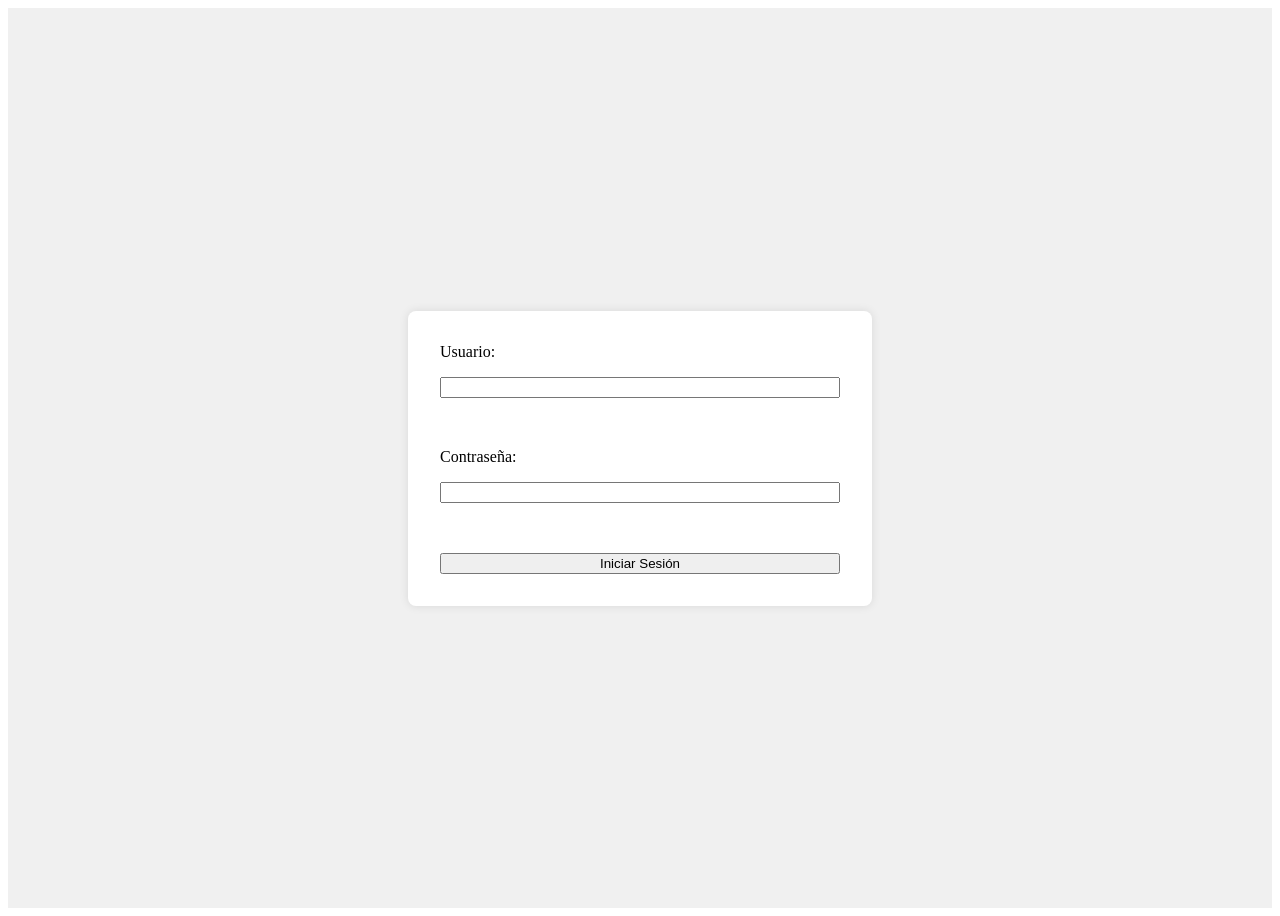
==== auth/login.html @ 456006c1 "Organice los archivos del proyecto en carpetas" ====
<!DOCTYPE html>
<html lang="en">
<head>
  <meta charset="UTF-8">
  <meta name="viewport" content="width=device-width, initial-scale=1.0">
  <title>Inicio de Sesion</title>
  <link rel="stylesheet" href="style.css">
  <link rel="stylesheet" href="login_style.css">

  <script src="login.js"></script>
</head>
<body>
  <div class="login-container">
    <form>
      <label for="username">Usuario:</label>
      <input type="text" id="username" name="username" required>
      <br>
      <label for="password">Contraseña:</label>
      <input type="password" id="password" name="password" required>
      <br>
      <button type="submit">Iniciar Sesión</button>
    </form>
  </div>
</body>
</html>
---- auth/login_style.css ----
.login-container {
  display: flex;
  flex-direction: column;
  justify-content: center;
  height: 100vh;
  background-color: #f0f0f0;
}

.login-container form {
  display: flex;
  flex-direction: column;
  gap: 1rem;
  background: white;
  padding: 2rem;
  border-radius: 8px;
  box-shadow: 0 0 10px rgba(0, 0, 0, 0.1);
}

@media screen and (min-width: 600px) {
  .login-container {
    align-items: center;
  }

  .login-container form {
    width: 400px;
  }
}
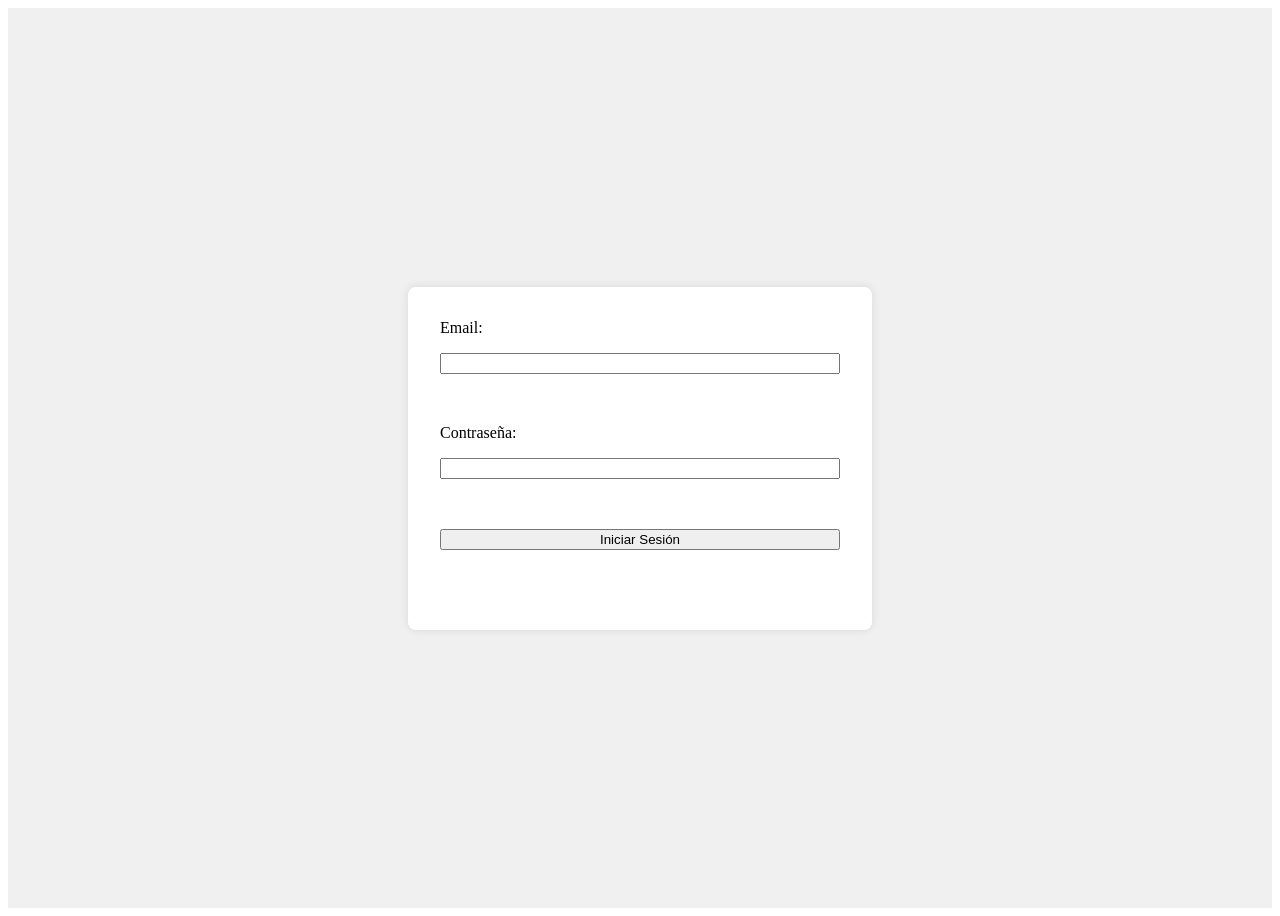
==== commit 968f26ff: "corregi el inicio de sesion" ====
--- a/auth/login.html
+++ b/auth/login.html
@@ -1,25 +1,32 @@
 <!DOCTYPE html>
-<html lang="en">
+<html lang="es">
 <head>
-  <meta charset="UTF-8">
-  <meta name="viewport" content="width=device-width, initial-scale=1.0">
-  <title>Inicio de Sesion</title>
-  <link rel="stylesheet" href="style.css">
-  <link rel="stylesheet" href="login_style.css">
+    <meta charset="UTF-8">
+    <meta name="viewport" content="width=device-width, initial-scale=1.0">
+    <title>Inicio de Sesión</title>
 
-  <script src="login.js"></script>
+    <link rel="stylesheet" href="../style.css">
+    <link rel="stylesheet" href="login_style.css">
+
+    <script src="../shared/storage.js"></script>
+    <script src="login.js"></script>
 </head>
+
 <body>
-  <div class="login-container">
-    <form>
-      <label for="username">Usuario:</label>
-      <input type="text" id="username" name="username" required>
-      <br>
-      <label for="password">Contraseña:</label>
-      <input type="password" id="password" name="password" required>
-      <br>
-      <button type="submit">Iniciar Sesión</button>
-    </form>
-  </div>
+    <div class="login-container">
+        <form>
+            <label for="email">Email:</label>
+            <input type="email" id="email" name="email" required>
+            <br>
+
+            <label for="password">Contraseña:</label>
+            <input type="password" id="password" name="password" required>
+            <br>
+
+            <button type="submit">Iniciar Sesión</button>
+
+            <p id="login-error"></p>
+        </form>
+    </div>
 </body>
 </html>
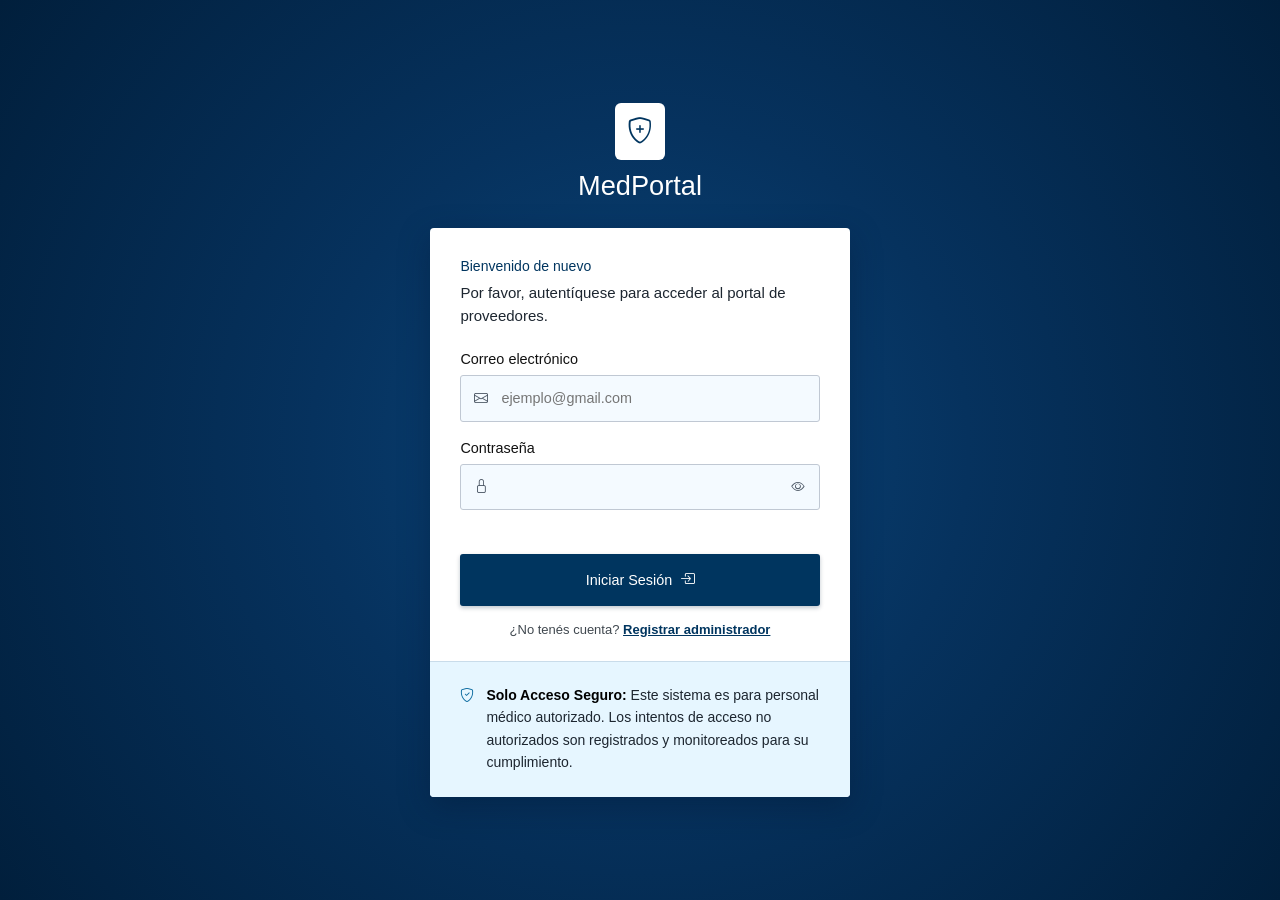
==== commit 8dc7599c: "Corregi el login y arregle referencias del panel y del almacenamiento" ====
--- a/auth/login.html
+++ b/auth/login.html
@@ -1,32 +1,53 @@
 <!DOCTYPE html>
 <html lang="es">
 <head>
-    <meta charset="UTF-8">
-    <meta name="viewport" content="width=device-width, initial-scale=1.0">
-    <title>Inicio de Sesión</title>
+  <meta charset="UTF-8">
+  <meta name="viewport" content="width=device-width, initial-scale=1.0">
+  <title>Inicio de Sesion</title>
+  <link href="https://fonts.googleapis.com/css2?family=Public+Sans:wght@400;500;600;700&display=swap" rel="stylesheet">
+  <link href="https://cdn.jsdelivr.net/npm/bootstrap-icons@1.11.3/font/bootstrap-icons.min.css" rel="stylesheet">
+  <link rel="stylesheet" href="../shared/style.css">
+  <link rel="stylesheet" href="login_style.css">
 
-    <link rel="stylesheet" href="../style.css">
-    <link rel="stylesheet" href="login_style.css">
+  <script src="../shared/storage.js"></script>
+  <script src="login.js"></script>
+</head>
+<body>
+  <div class="login-container">
+    <span class="login-logo"><i class="bi bi-shield-plus"></i></span>
+    <p class="login-brand">MedPortal</p>
 
-    <script src="../shared/storage.js"></script>
-    <script src="login.js"></script>
-</head>
+    <div class="login-card">
+      <form novalidate>
+        <p class="login-heading">Bienvenido de nuevo</p>
+        <p class="login-subtitle">Por favor, autentíquese para acceder al portal de proveedores.</p>
 
-<body>
-    <div class="login-container">
-        <form>
-            <label for="email">Email:</label>
-            <input type="email" id="email" name="email" required>
-            <br>
+        <label for="email">Correo electrónico</label>
+        <div class="input-icon">
+          <i class="bi bi-envelope"></i>
+          <input type="email" id="email" name="email" autocomplete="email" placeholder="ejemplo@gmail.com" required>
+        </div>
 
-            <label for="password">Contraseña:</label>
-            <input type="password" id="password" name="password" required>
-            <br>
+        <label for="password">Contraseña</label>
+        <div class="input-icon">
+          <i class="bi bi-lock"></i>
+          <input type="password" id="password" name="password" autocomplete="current-password" required>
+          <button type="button" id="toggle-password"><i class="bi bi-eye"></i></button>
+        </div>
 
-            <button type="submit">Iniciar Sesión</button>
+        <p id="login-message" class="success"></p>
+        <p id="login-error" class="error"></p>
 
-            <p id="login-error"></p>
-        </form>
+        <button type="submit">Iniciar Sesión <i class="bi bi-box-arrow-in-right"></i></button>
+
+        <p class="login-link">¿No tenés cuenta? <a href="register.html">Registrar administrador</a></p>
+      </form>
+
+      <div class="login-notice">
+        <i class="bi bi-shield-check"></i>
+        <p><strong>Solo Acceso Seguro:</strong> Este sistema es para personal médico autorizado. Los intentos de acceso no autorizados son registrados y monitoreados para su cumplimiento.</p>
+      </div>
     </div>
+  </div>
 </body>
-</html>+</html>
--- a/shared/style.css
+++ b/shared/style.css
@@ -0,0 +1,32 @@
+/* Estilos globales compartidos por todas las páginas (equivalente al style.css del ejercicio).
+   Mobile first: la base es el celular y con min-width: 600px se amplía para escritorio.
+   Colores y tipografía según los mockups del TPI (MedPortal). */
+* {
+  box-sizing: border-box;
+}
+
+[hidden] {
+  display: none !important;
+}
+
+body {
+  margin: 0;
+  font-size: 1rem;
+  height: 100dvh;
+  font-family: 'Public Sans', 'Inter', 'Segoe UI', sans-serif;
+  color: #151C20;
+}
+
+img {
+  max-width: 100%;
+}
+
+a {
+  color: inherit;
+}
+
+@media screen and (min-width: 600px) {
+  body {
+    font-size: 0.875rem;
+  }
+}
--- a/auth/login_style.css
+++ b/auth/login_style.css
@@ -2,18 +2,175 @@
   display: flex;
   flex-direction: column;
   justify-content: center;
-  height: 100vh;
-  background-color: #f0f0f0;
+  min-height: 100vh;
+  padding: 1.5rem 1rem;
+  background: radial-gradient(circle at 50% 50%, #0A4479 0%, #06325E 42%, #011F3C 100%);
+  text-align: center;
+}
+
+.login-logo {
+  display: inline-flex;
+  align-items: center;
+  justify-content: center;
+  align-self: center;
+  width: 3.1rem;
+  height: 3.6rem;
+  margin-bottom: 0.625rem;
+  border-radius: 0.375rem;
+  background: white;
+  color: #00355F;
+  font-size: 1.6rem;
+}
+
+.login-brand {
+  margin: 0 0 1.6rem;
+  font-size: 1.7rem;
+  color: white;
+}
+
+.login-card {
+  overflow: hidden;
+  background: white;
+  border-radius: 0.25rem;
+  box-shadow: 0 0.6rem 1.9rem rgba(0, 20, 45, 0.35);
+  text-align: left;
 }
 
 .login-container form {
   display: flex;
   flex-direction: column;
-  gap: 1rem;
-  background: white;
-  padding: 2rem;
-  border-radius: 8px;
-  box-shadow: 0 0 10px rgba(0, 0, 0, 0.1);
+  gap: 0.5rem;
+  padding: 1.5rem 1.25rem;
+}
+
+.login-heading {
+  margin: 0;
+  font-size: 0.875rem;
+  font-weight: 500;
+  color: #00355F;
+}
+
+.login-subtitle {
+  margin: 0 0 1rem;
+  font-size: 0.9375rem;
+  line-height: 1.5;
+  color: #1D2630;
+}
+
+.login-container label {
+  font-size: 0.9rem;
+  color: #111;
+}
+
+.input-icon {
+  position: relative;
+  display: flex;
+  align-items: center;
+  margin-bottom: 0.625rem;
+}
+
+.input-icon > .bi {
+  position: absolute;
+  left: 0.85rem;
+  color: #4A5563;
+  pointer-events: none;
+}
+
+.input-icon input {
+  width: 100%;
+  height: 2.9rem;
+  padding: 0 2.5rem;
+  border: 1px solid #C0C8D3;
+  border-radius: 0.1875rem;
+  background: #F4FAFF;
+  font-size: 0.9rem;
+}
+
+.input-icon input:focus {
+  outline: 2px solid rgba(15, 76, 129, 0.35);
+}
+
+.input-icon button {
+  position: absolute;
+  right: 0.75rem;
+  padding: 0.2rem;
+  background: none;
+  border: 0;
+  color: #4A5563;
+  cursor: pointer;
+}
+
+.error {
+  min-height: 1.1rem;
+  margin: 0;
+  font-size: 0.8rem;
+  color: #B91C1C;
+}
+
+.success {
+  margin: 0;
+  font-size: 0.8rem;
+  color: #0F766E;
+}
+
+.success:empty {
+  display: none;
+}
+
+.login-link {
+  margin: 0.5rem 0 0;
+  font-size: 0.8125rem;
+  text-align: center;
+  color: #40484F;
+}
+
+.login-link a {
+  color: #00355F;
+  font-weight: 600;
+}
+
+.login-container button[type="submit"] {
+  display: flex;
+  align-items: center;
+  justify-content: center;
+  gap: 0.5rem;
+  height: 3.25rem;
+  border: 0;
+  border-radius: 0.1875rem;
+  background: #00355F;
+  color: white;
+  font-size: 0.9rem;
+  font-weight: 500;
+  cursor: pointer;
+  box-shadow: 0 2px 4px rgba(0, 30, 60, 0.25);
+}
+
+.login-container button[type="submit"]:hover {
+  background: #002A4C;
+}
+
+.login-notice {
+  display: flex;
+  gap: 0.75rem;
+  padding: 1.25rem;
+  background: #E6F6FF;
+  border-top: 1px solid #C9DCEA;
+}
+
+.login-notice .bi {
+  margin-top: 0.1875rem;
+  color: #0B6BA0;
+}
+
+.login-notice p {
+  margin: 0;
+  font-size: 0.875rem;
+  line-height: 1.6;
+  color: #1D2630;
+}
+
+.login-notice strong {
+  color: black;
 }
 
 @media screen and (min-width: 600px) {
@@ -21,7 +178,15 @@
     align-items: center;
   }
 
+  .login-card {
+    width: 420px;
+  }
+
   .login-container form {
-    width: 400px;
+    padding: 1.9rem 1.9rem 1.5rem;
   }
-}+
+  .login-notice {
+    padding: 1.4rem 1.9rem 1.5rem;
+  }
+}
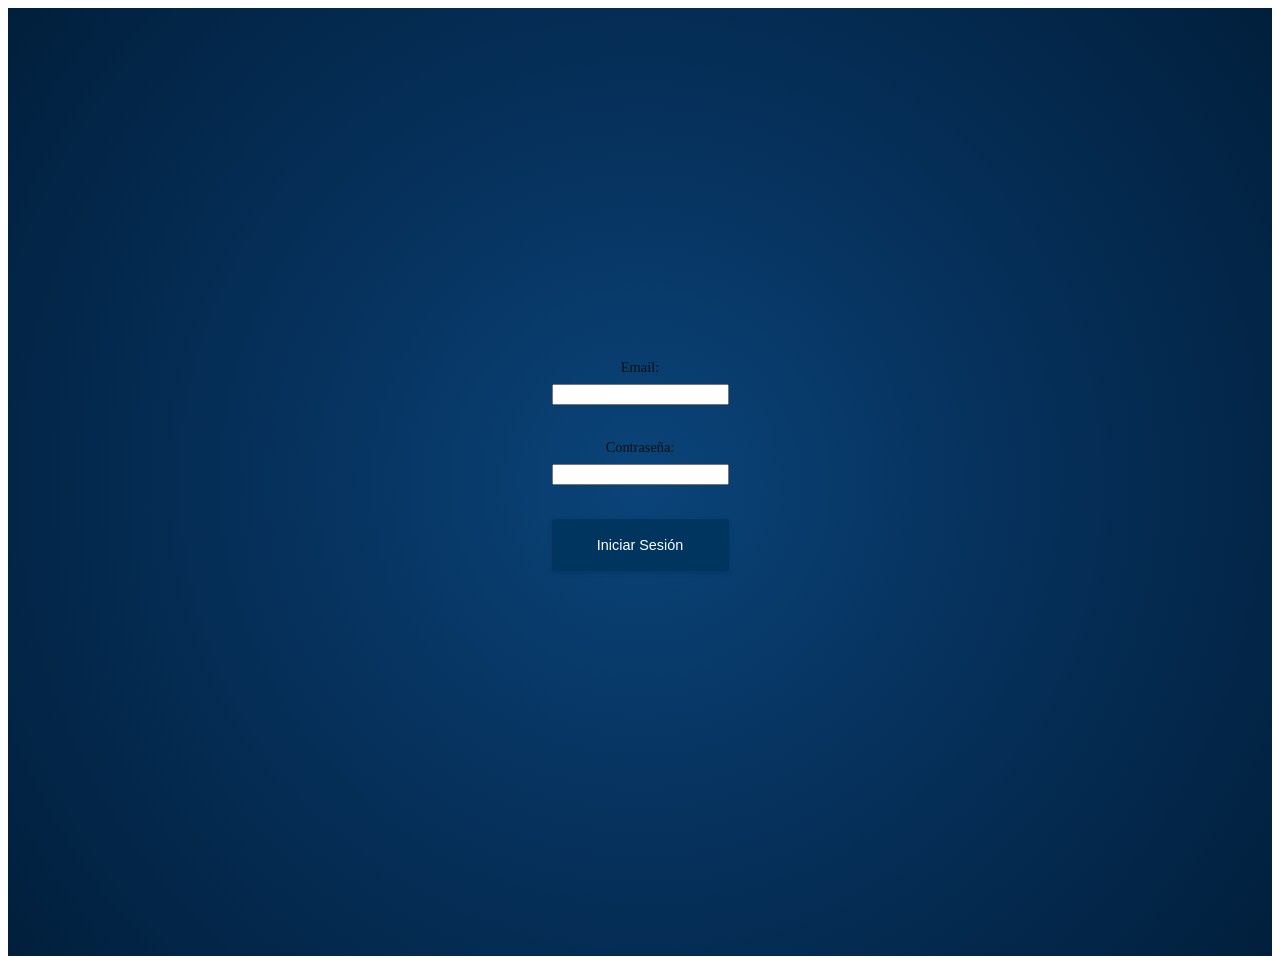
==== commit c291fb3e: "Merge branch 'development' into feature/specialties # Conflicts: #	dashboard/dashboard_style.css #	s" ====
--- a/auth/login.html
+++ b/auth/login.html
@@ -1,53 +1,32 @@
 <!DOCTYPE html>
 <html lang="es">
 <head>
-  <meta charset="UTF-8">
-  <meta name="viewport" content="width=device-width, initial-scale=1.0">
-  <title>Inicio de Sesion</title>
-  <link href="https://fonts.googleapis.com/css2?family=Public+Sans:wght@400;500;600;700&display=swap" rel="stylesheet">
-  <link href="https://cdn.jsdelivr.net/npm/bootstrap-icons@1.11.3/font/bootstrap-icons.min.css" rel="stylesheet">
-  <link rel="stylesheet" href="../shared/style.css">
-  <link rel="stylesheet" href="login_style.css">
+    <meta charset="UTF-8">
+    <meta name="viewport" content="width=device-width, initial-scale=1.0">
+    <title>Inicio de Sesión</title>
 
-  <script src="../shared/storage.js"></script>
-  <script src="login.js"></script>
+    <link rel="stylesheet" href="../style.css">
+    <link rel="stylesheet" href="login_style.css">
+
+    <script src="../shared/storage.js"></script>
+    <script src="login.js"></script>
 </head>
+
 <body>
-  <div class="login-container">
-    <span class="login-logo"><i class="bi bi-shield-plus"></i></span>
-    <p class="login-brand">MedPortal</p>
+    <div class="login-container">
+        <form>
+            <label for="email">Email:</label>
+            <input type="email" id="email" name="email" required>
+            <br>
 
-    <div class="login-card">
-      <form novalidate>
-        <p class="login-heading">Bienvenido de nuevo</p>
-        <p class="login-subtitle">Por favor, autentíquese para acceder al portal de proveedores.</p>
+            <label for="password">Contraseña:</label>
+            <input type="password" id="password" name="password" required>
+            <br>
 
-        <label for="email">Correo electrónico</label>
-        <div class="input-icon">
-          <i class="bi bi-envelope"></i>
-          <input type="email" id="email" name="email" autocomplete="email" placeholder="ejemplo@gmail.com" required>
-        </div>
+            <button type="submit">Iniciar Sesión</button>
 
-        <label for="password">Contraseña</label>
-        <div class="input-icon">
-          <i class="bi bi-lock"></i>
-          <input type="password" id="password" name="password" autocomplete="current-password" required>
-          <button type="button" id="toggle-password"><i class="bi bi-eye"></i></button>
-        </div>
-
-        <p id="login-message" class="success"></p>
-        <p id="login-error" class="error"></p>
-
-        <button type="submit">Iniciar Sesión <i class="bi bi-box-arrow-in-right"></i></button>
-
-        <p class="login-link">¿No tenés cuenta? <a href="register.html">Registrar administrador</a></p>
-      </form>
-
-      <div class="login-notice">
-        <i class="bi bi-shield-check"></i>
-        <p><strong>Solo Acceso Seguro:</strong> Este sistema es para personal médico autorizado. Los intentos de acceso no autorizados son registrados y monitoreados para su cumplimiento.</p>
-      </div>
+            <p id="login-error"></p>
+        </form>
     </div>
-  </div>
 </body>
-</html>
+</html>
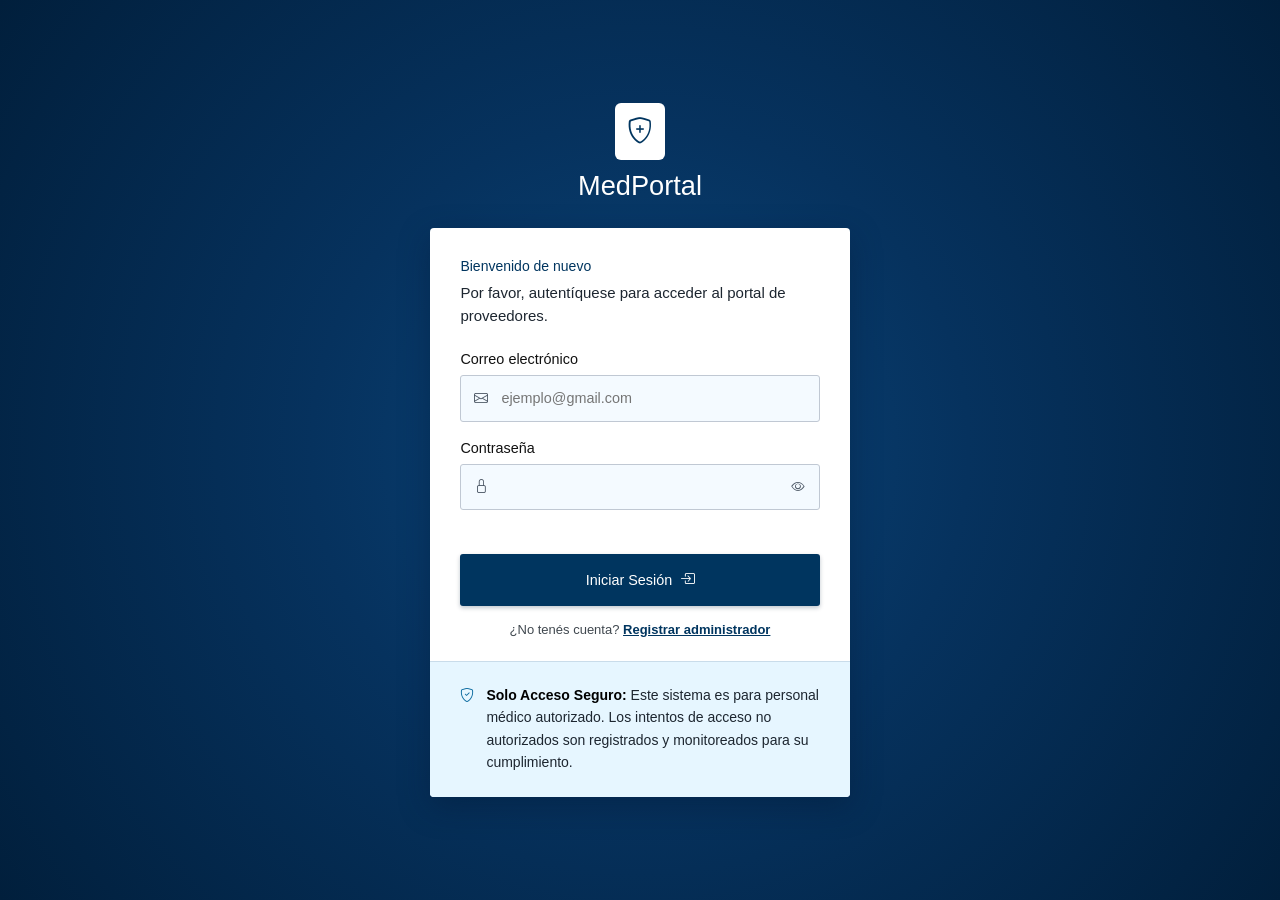
==== commit 4bc9491f: "Merge branch 'development' of https://github.com/lulirojasaguilar/dsw2026-ej22 into feature/specialt" ====
--- a/auth/login.html
+++ b/auth/login.html
@@ -1,32 +1,53 @@
 <!DOCTYPE html>
 <html lang="es">
 <head>
-    <meta charset="UTF-8">
-    <meta name="viewport" content="width=device-width, initial-scale=1.0">
-    <title>Inicio de Sesión</title>
+  <meta charset="UTF-8">
+  <meta name="viewport" content="width=device-width, initial-scale=1.0">
+  <title>Inicio de Sesion</title>
+  <link href="https://fonts.googleapis.com/css2?family=Public+Sans:wght@400;500;600;700&display=swap" rel="stylesheet">
+  <link href="https://cdn.jsdelivr.net/npm/bootstrap-icons@1.11.3/font/bootstrap-icons.min.css" rel="stylesheet">
+  <link rel="stylesheet" href="../shared/style.css">
+  <link rel="stylesheet" href="login_style.css">
 
-    <link rel="stylesheet" href="../style.css">
-    <link rel="stylesheet" href="login_style.css">
+  <script src="../shared/storage.js"></script>
+  <script src="login.js"></script>
+</head>
+<body>
+  <div class="login-container">
+    <span class="login-logo"><i class="bi bi-shield-plus"></i></span>
+    <p class="login-brand">MedPortal</p>
 
-    <script src="../shared/storage.js"></script>
-    <script src="login.js"></script>
-</head>
+    <div class="login-card">
+      <form novalidate>
+        <p class="login-heading">Bienvenido de nuevo</p>
+        <p class="login-subtitle">Por favor, autentíquese para acceder al portal de proveedores.</p>
 
-<body>
-    <div class="login-container">
-        <form>
-            <label for="email">Email:</label>
-            <input type="email" id="email" name="email" required>
-            <br>
+        <label for="email">Correo electrónico</label>
+        <div class="input-icon">
+          <i class="bi bi-envelope"></i>
+          <input type="email" id="email" name="email" autocomplete="email" placeholder="ejemplo@gmail.com" required>
+        </div>
 
-            <label for="password">Contraseña:</label>
-            <input type="password" id="password" name="password" required>
-            <br>
+        <label for="password">Contraseña</label>
+        <div class="input-icon">
+          <i class="bi bi-lock"></i>
+          <input type="password" id="password" name="password" autocomplete="current-password" required>
+          <button type="button" id="toggle-password"><i class="bi bi-eye"></i></button>
+        </div>
 
-            <button type="submit">Iniciar Sesión</button>
+        <p id="login-message" class="success"></p>
+        <p id="login-error" class="error"></p>
 
-            <p id="login-error"></p>
-        </form>
+        <button type="submit">Iniciar Sesión <i class="bi bi-box-arrow-in-right"></i></button>
+
+        <p class="login-link">¿No tenés cuenta? <a href="register.html">Registrar administrador</a></p>
+      </form>
+
+      <div class="login-notice">
+        <i class="bi bi-shield-check"></i>
+        <p><strong>Solo Acceso Seguro:</strong> Este sistema es para personal médico autorizado. Los intentos de acceso no autorizados son registrados y monitoreados para su cumplimiento.</p>
+      </div>
     </div>
+  </div>
 </body>
-</html>+</html>
--- a/shared/style.css
+++ b/shared/style.css
@@ -0,0 +1,40 @@
+/* Estilos globales compartidos por todas las páginas (equivalente al style.css del ejercicio).
+   Mobile first: la base es el celular y con min-width: 600px se amplía para escritorio.
+   Colores y tipografía según los mockups del TPI (MedPortal). */
+* {
+  box-sizing: border-box;
+}
+
+[hidden] {
+  display: none !important;
+}
+
+body {
+  margin: 0;
+  font-size: 1rem;
+  height: 100dvh;
+  font-family: 'Public Sans', 'Inter', 'Segoe UI', sans-serif;
+  color: #151C20;
+}
+
+img {
+  max-width: 100%;
+}
+
+a {
+  color: inherit;
+}
+
+@media screen and (min-width: 600px) {
+  body {
+    font-size: 0.875rem;
+  }
+}
+
+/* ---------- Foco con teclado ---------- */
+
+button:focus-visible,
+a:focus-visible {
+  outline: 2px solid #0B4A82;
+  outline-offset: 2px;
+}
